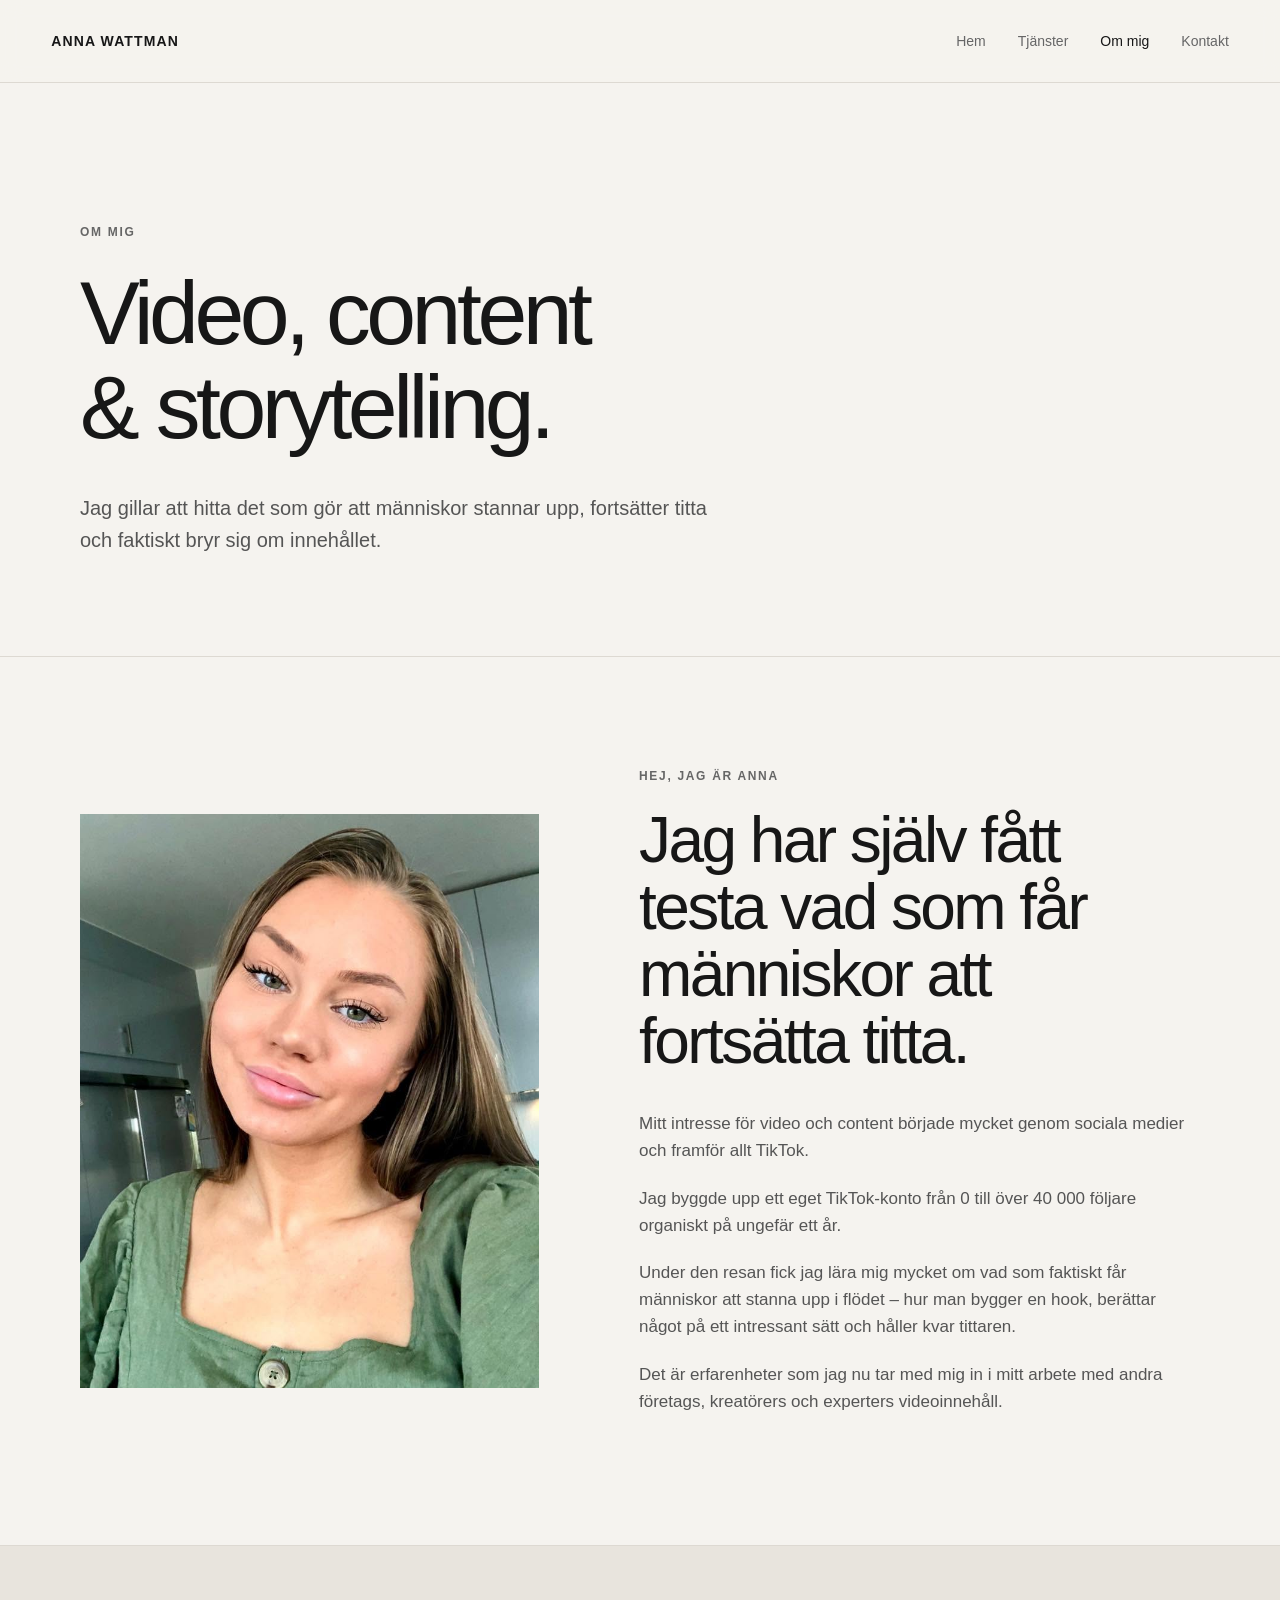
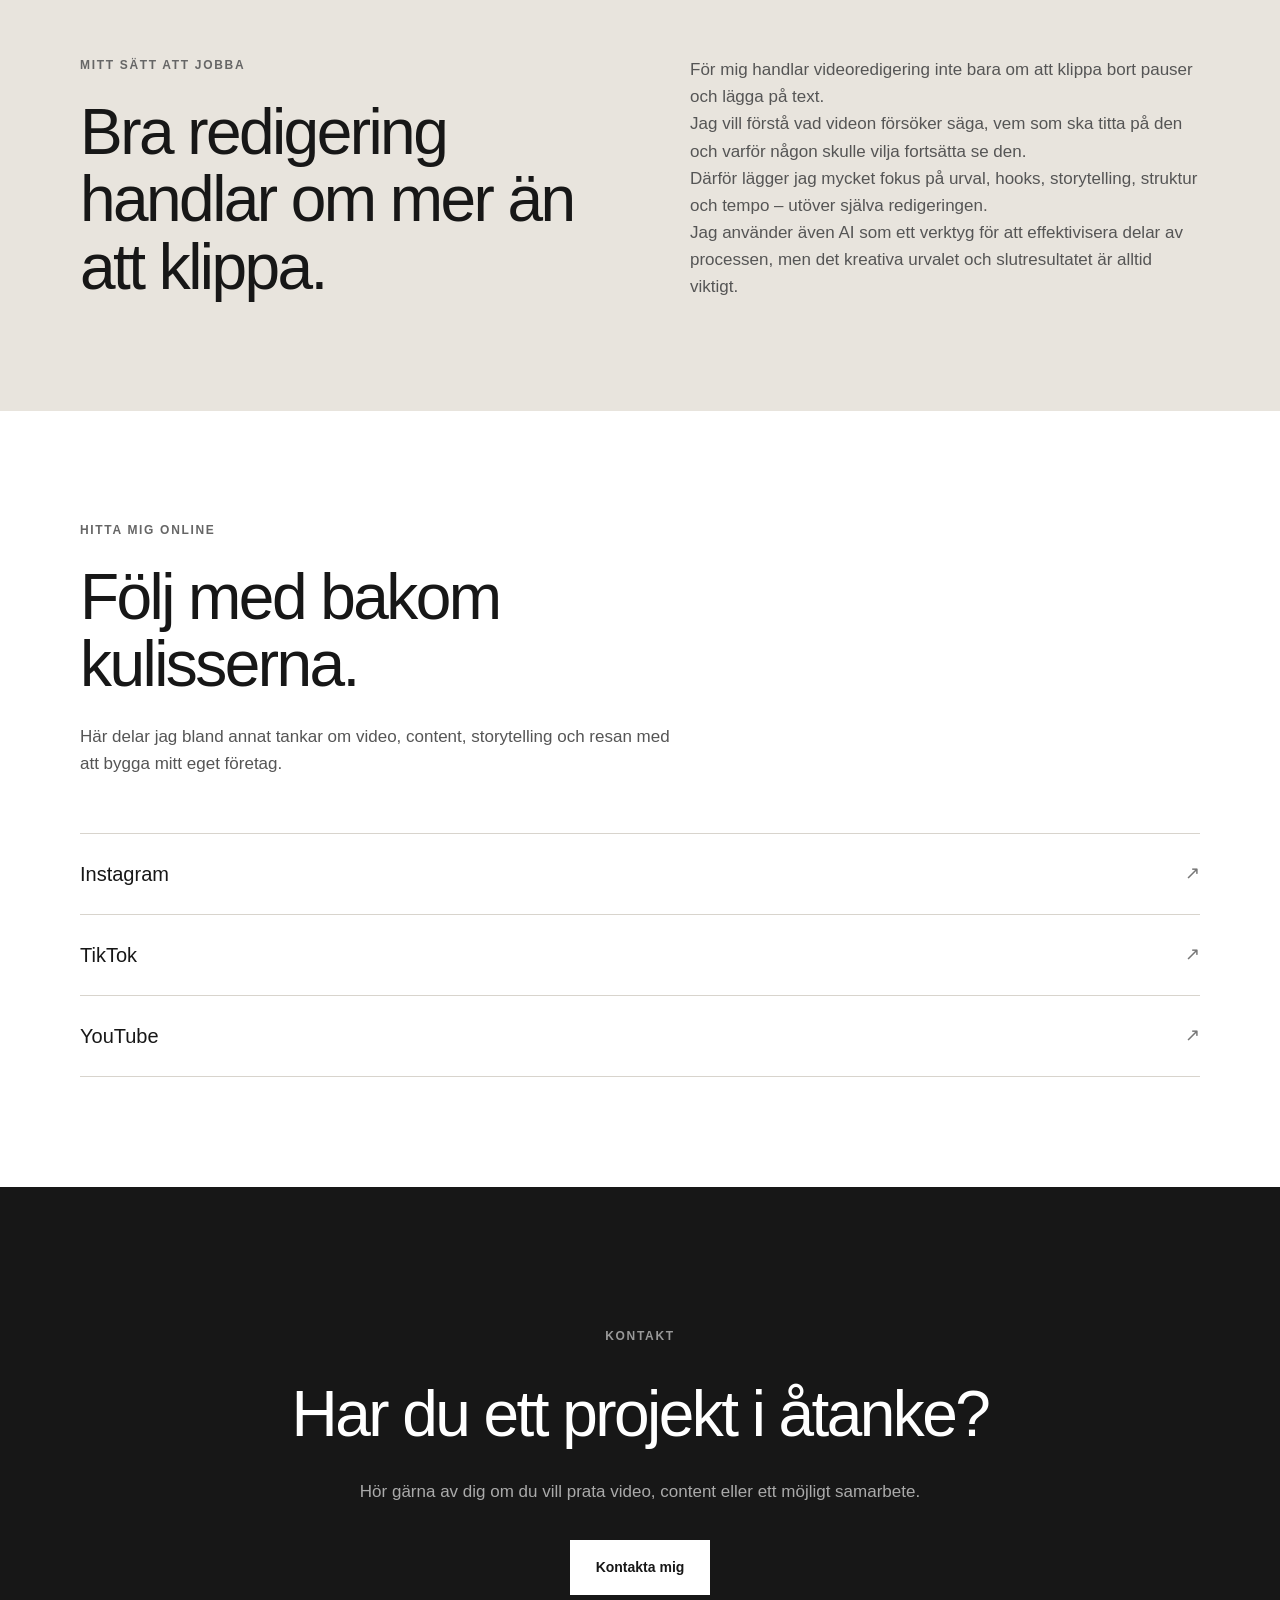
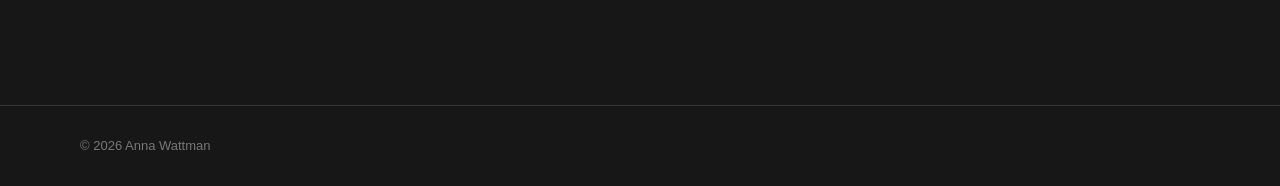
==== about.html @ cde0b6f2 "Första versionen" ====
<!DOCTYPE html>
<html lang="sv">
<head>
    <meta charset="UTF-8">
    <meta name="viewport" content="width=device-width, initial-scale=1.0">
    <title>Om mig – Anna Wattman</title>
    <link rel="stylesheet" href="style.css">
</head>

<body>

<header class="navbar">
    <div class="nav-container">

        <a href="index.html" class="logo">
            ANNA WATTMAN
        </a>

        <nav>
            <a href="index.html">Hem</a>
            <a href="tjanster.html">Tjänster</a>
            <a href="about.html" class="active">Om mig</a>
            <a href="index.html#kontakt">Kontakt</a>
        </nav>

    </div>
</header>


<main>

    <!-- HERO -->
    <section class="page-hero">
        <div class="container">

            <p class="eyebrow">OM MIG</p>

            <h1>
                Video, content<br>
                & storytelling.
            </h1>

            <p class="hero-text">
                Jag gillar att hitta det som gör att människor
                stannar upp, fortsätter titta och faktiskt bryr sig
                om innehållet.
            </p>

        </div>
    </section>


    <!-- ABOUT -->
    <section class="about-main">
        <div class="container">

            <div class="about-grid">

                <!-- IMAGE -->
                <div class="about-image">
                    <img src="anna.jpg" alt="Anna Wattman">
                </div>


                <!-- TEXT -->
                <div class="about-text">

                    <p class="eyebrow">
                        HEJ, JAG ÄR ANNA
                    </p>

                    <h2>
                        Jag har själv fått testa
                        vad som får människor
                        att fortsätta titta.
                    </h2>

                    <p>
                        Mitt intresse för video och content började
                        mycket genom sociala medier och framför allt
                        TikTok.
                    </p>

                    <p>
                        Jag byggde upp ett eget TikTok-konto från
                        0 till över 40 000 följare organiskt på
                        ungefär ett år.
                    </p>

                    <p>
                        Under den resan fick jag lära mig mycket om
                        vad som faktiskt får människor att stanna
                        upp i flödet – hur man bygger en hook,
                        berättar något på ett intressant sätt och
                        håller kvar tittaren.
                    </p>

                    <p>
                        Det är erfarenheter som jag nu tar med mig
                        in i mitt arbete med andra företags,
                        kreatörers och experters videoinnehåll.
                    </p>

                </div>

            </div>

        </div>
    </section>


    <!-- APPROACH -->
    <section class="why-section">

        <div class="container">

            <div class="two-column">

                <div>

                    <p class="eyebrow">
                        MITT SÄTT ATT JOBBA
                    </p>

                    <h2>
                        Bra redigering handlar
                        om mer än att klippa.
                    </h2>

                </div>


                <div>

                    <p>
                        För mig handlar videoredigering inte bara
                        om att klippa bort pauser och lägga på
                        text.
                    </p>

                    <p>
                        Jag vill förstå vad videon försöker säga,
                        vem som ska titta på den och varför någon
                        skulle vilja fortsätta se den.
                    </p>

                    <p>
                        Därför lägger jag mycket fokus på urval,
                        hooks, storytelling, struktur och tempo –
                        utöver själva redigeringen.
                    </p>

                    <p>
                        Jag använder även AI som ett verktyg för att
                        effektivisera delar av processen, men det
                        kreativa urvalet och slutresultatet är alltid
                        viktigt.
                    </p>

                </div>

            </div>

        </div>

    </section>


    <!-- SOCIAL MEDIA -->
    <section class="social-section">

        <div class="container">

            <p class="eyebrow">
                HITTA MIG ONLINE
            </p>

            <h2>
                Följ med bakom kulisserna.
            </h2>

            <p class="social-intro">
                Här delar jag bland annat tankar om video, content,
                storytelling och resan med att bygga mitt eget
                företag.
            </p>


            <div class="social-links">

                <!-- Instagram -->
                <a
                    href="https://instagram.com/annawattman"
                    target="_blank"
                    rel="noopener noreferrer"
                    class="social-link"
                >
                    <span>Instagram</span>
                    <span>↗</span>
                </a>


                <!-- TikTok -->
                <a
                    href="https://www.tiktok.com/@annawattman"
                    target="_blank"
                    rel="noopener noreferrer"
                    class="social-link"
                >
                    <span>TikTok</span>
                    <span>↗</span>
                </a>


                <!-- YouTube -->
                <a
                    href="https://www.youtube.com/@annawattman"
                    target="_blank"
                    rel="noopener noreferrer"
                    class="social-link"
                >
                    <span>YouTube</span>
                    <span>↗</span>
                </a>

            </div>

        </div>

    </section>


    <!-- CTA -->
    <section class="cta-section">

        <div class="container">

            <p class="eyebrow">
                KONTAKT
            </p>

            <h2>
                Har du ett projekt i åtanke?
            </h2>

            <p>
                Hör gärna av dig om du vill prata video,
                content eller ett möjligt samarbete.
            </p>

            <a
                href="mailto:annawattman@hotmail.com"
                class="button"
            >
                Kontakta mig
            </a>

        </div>

    </section>

</main>


<footer>

    <div class="container">

        <p>
            © 2026 Anna Wattman
        </p>

    </div>

</footer>


</body>
</html>
---- style.css ----
/* =========================
   RESET
========================= */

* {
    margin: 0;
    padding: 0;
    box-sizing: border-box;
}

html {
    scroll-behavior: smooth;
}

body {
    font-family: Arial, Helvetica, sans-serif;
    background: #f5f3ef;
    color: #171717;
    line-height: 1.6;
}

a {
    color: inherit;
    text-decoration: none;
}

img {
    max-width: 100%;
    display: block;
}


/* =========================
   GLOBAL
========================= */

.container {
    width: min(1120px, 90%);
    margin: 0 auto;
}

section {
    padding: 110px 0;
}

.eyebrow {
    font-size: 12px;
    font-weight: 700;
    letter-spacing: 0.14em;
    text-transform: uppercase;
    margin-bottom: 24px;
    color: #666;
}

h1,
h2,
h3 {
    line-height: 1.05;
    font-weight: 500;
}

h1 {
    font-size: clamp(52px, 7vw, 96px);
    letter-spacing: -0.05em;
}

h2 {
    font-size: clamp(38px, 5vw, 64px);
    letter-spacing: -0.04em;
}

h3 {
    font-size: 24px;
    letter-spacing: -0.02em;
}

p {
    font-size: 17px;
    color: #555;
}

.button {
    display: inline-block;
    padding: 15px 25px;
    background: #171717;
    color: #fff;
    border: 1px solid #171717;
    font-size: 14px;
    font-weight: 600;
    transition: 0.2s ease;
}

.button:hover {
    background: transparent;
    color: #171717;
}

.button-secondary {
    background: transparent;
    color: #171717;
}

.button-secondary:hover {
    background: #171717;
    color: #fff;
}

.text-link {
    display: inline-block;
    margin-top: 25px;
    font-size: 14px;
    font-weight: 700;
    border-bottom: 1px solid #171717;
    padding-bottom: 4px;
}


/* =========================
   NAVBAR
========================= */

.navbar {
    position: sticky;
    top: 0;
    z-index: 100;
    background: rgba(245, 243, 239, 0.94);
    backdrop-filter: blur(10px);
    border-bottom: 1px solid #ddd9d2;
}

.nav-container {
    width: min(1200px, 92%);
    margin: 0 auto;
    height: 82px;

    display: flex;
    align-items: center;
    justify-content: space-between;
}

.logo {
    font-size: 14px;
    font-weight: 700;
    letter-spacing: 0.08em;
}

nav {
    display: flex;
    gap: 32px;
}

nav a {
    font-size: 14px;
    color: #666;
    transition: 0.2s ease;
}

nav a:hover,
nav a.active {
    color: #171717;
}


/* =========================
   HERO
========================= */

.hero {
    min-height: 760px;
    display: flex;
    align-items: center;

    border-bottom: 1px solid #ddd9d2;
}

.hero .container {
    max-width: 1200px;
}

.hero h1 {
    max-width: 1000px;
}

.hero-text {
    max-width: 650px;
    margin-top: 38px;
    font-size: 20px;
    line-height: 1.6;
}

.hero-buttons {
    display: flex;
    gap: 12px;
    margin-top: 38px;
}


/* =========================
   INTRO
========================= */

.intro-section {
    background: #171717;
    color: #fff;
}

.intro-section p,
.intro-section .eyebrow {
    color: #bcbcbc;
}

.intro-section h2 {
    color: #fff;
}

.two-column {
    display: grid;
    grid-template-columns: 1fr 1fr;
    gap: 100px;
    align-items: start;
}

.intro-section .two-column > div:last-child {
    max-width: 560px;
}

.intro-section .text-link {
    color: #fff;
    border-color: #fff;
}


/* =========================
   SECTION LABEL
========================= */

.section-label {
    display: flex;
    align-items: center;
    gap: 15px;

    font-size: 12px;
    font-weight: 700;
    letter-spacing: 0.12em;
    margin-bottom: 70px;
}

.section-label span {
    display: flex;
    align-items: center;
    justify-content: center;

    width: 34px;
    height: 34px;

    border: 1px solid currentColor;
    border-radius: 50%;

    font-size: 11px;
}


/* =========================
   SERVICES PREVIEW
========================= */

.services-preview {
    border-bottom: 1px solid #ddd9d2;
}

.services-preview h2 {
    max-width: 700px;
    margin-bottom: 70px;
}

.service-preview-grid {
    display: grid;
    grid-template-columns: repeat(2, 1fr);
    gap: 1px;
    background: #d8d4cd;
    border: 1px solid #d8d4cd;
    margin-bottom: 50px;
}

.service-card {
    background: #f5f3ef;
    padding: 45px;
    min-height: 280px;
}

.service-card span {
    display: block;
    font-size: 12px;
    font-weight: 700;
    margin-bottom: 50px;
    color: #888;
}

.service-card h3 {
    margin-bottom: 18px;
}

.service-card p {
    max-width: 450px;
}


/* =========================
   WHY
========================= */

.why-section {
    background: #e8e4dd;
}

.why-section h2 {
    max-width: 600px;
}

.why-section .two-column > div:last-child {
    max-width: 560px;
}


/* =========================
   PROCESS
========================= */

.process-section {
    border-bottom: 1px solid #ddd9d2;
}

.process-section > .container > h2 {
    margin-bottom: 70px;
}

.process-grid {
    display: grid;
    grid-template-columns: repeat(4, 1fr);
    border-top: 1px solid #d8d4cd;
}

.process-step {
    padding: 35px 25px 35px 0;
    border-right: 1px solid #d8d4cd;
    margin-right: 25px;
}

.process-step:last-child {
    border-right: none;
}

.process-step span {
    font-size: 12px;
    font-weight: 700;
    color: #888;
}

.process-step h3 {
    margin: 35px 0 15px;
    font-size: 21px;
}

.process-step p {
    font-size: 15px;
}


/* =========================
   ABOUT PREVIEW
========================= */

.about-preview {
    background: #fff;
}

.about-preview h2 {
    max-width: 650px;
}

.about-preview .two-column > div:last-child {
    max-width: 550px;
}


/* =========================
   CTA
========================= */

.cta-section {
    background: #171717;
    color: #fff;
    text-align: center;
}

.cta-section .container {
    max-width: 850px;
}

.cta-section .eyebrow {
    color: #999;
}

.cta-section h2 {
    color: #fff;
    max-width: 850px;
    margin: 0 auto;
}

.cta-section p {
    color: #aaa;
    max-width: 600px;
    margin: 30px auto 35px;
}

.cta-section .button {
    background: #fff;
    color: #171717;
    border-color: #fff;
}

.cta-section .button:hover {
    background: transparent;
    color: #fff;
}


/* =========================
   SERVICES PAGE
========================= */

.page-hero {
    padding: 140px 0 100px;
    border-bottom: 1px solid #ddd9d2;
}

.page-hero h1 {
    max-width: 950px;
}

.page-hero .hero-text {
    max-width: 650px;
}

.services-section {
    padding-top: 0;
}

.service {
    display: grid;
    grid-template-columns: 120px 1fr;
    gap: 70px;
    padding: 100px 0;
    border-bottom: 1px solid #d8d4cd;
}

.service-number {
    font-size: 14px;
    font-weight: 700;
    color: #888;
}

.service-content {
    max-width: 800px;
}

.service-content h2 {
    margin-bottom: 30px;
}

.service-content p {
    margin-bottom: 20px;
}

.service-intro {
    font-size: 22px;
    color: #171717 !important;
    line-height: 1.4;
    max-width: 700px;
}

.service-list {
    list-style: none;
    margin: 35px 0;
    border-top: 1px solid #d8d4cd;
}

.service-list li {
    padding: 14px 0;
    border-bottom: 1px solid #d8d4cd;
    font-size: 15px;
}

.service-list li::before {
    content: "—";
    margin-right: 12px;
    color: #888;
}

.service-example,
.service-note {
    font-size: 15px !important;
    color: #666 !important;
}


/* =========================
   FOOTER
========================= */

footer {
    padding: 30px 0;
    background: #171717;
    border-top: 1px solid #333;
}

footer p {
    color: #777;
    font-size: 13px;
}


/* =========================
   MOBILE
========================= */

@media (max-width: 800px) {

    section {
        padding: 75px 0;
    }

    .nav-container {
        height: 70px;
    }

    nav {
        gap: 15px;
    }

    nav a {
        font-size: 12px;
    }

    .hero {
        min-height: 650px;
    }

    .hero-text {
        font-size: 17px;
    }

    .hero-buttons {
        flex-direction: column;
        align-items: flex-start;
    }

    .two-column {
        grid-template-columns: 1fr;
        gap: 45px;
    }

    .service-preview-grid {
        grid-template-columns: 1fr;
    }

    .service-card {
        min-height: auto;
        padding: 35px;
    }

    .process-grid {
        grid-template-columns: 1fr;
    }

    .process-step {
        border-right: none;
        border-bottom: 1px solid #d8d4cd;
        margin-right: 0;
        padding: 30px 0;
    }

    .process-step:last-child {
        border-bottom: none;
    }

    .service {
        grid-template-columns: 1fr;
        gap: 20px;
        padding: 70px 0;
    }

    .page-hero {
        padding: 90px 0 70px;
    }

    .service-content h2 {
        font-size: 42px;
    }
}

@media (max-width: 550px) {

    nav {
        gap: 10px;
    }

    nav a {
        font-size: 11px;
    }

    .logo {
        font-size: 12px;
    }

    h1 {
        font-size: 50px;
    }

    h2 {
        font-size: 40px;
    }

    .container {
        width: 88%;
    }
}

/* =========================
   ABOUT PAGE
========================= */

.about-main {
    border-bottom: 1px solid #ddd9d2;
}

.about-grid {
    display: grid;
    grid-template-columns: 0.9fr 1.1fr;
    gap: 100px;
    align-items: center;
}

.about-image {
    width: 100%;
    aspect-ratio: 4 / 5;
    overflow: hidden;
    background: #e8e4dd;
}

.about-image img {
    width: 100%;
    height: 100%;
    object-fit: cover;
}

.about-text {
    max-width: 600px;
}

.about-text h2 {
    margin-bottom: 35px;
}

.about-text p {
    margin-bottom: 20px;
}


/* =========================
   SOCIAL MEDIA
========================= */

.social-section {
    background: #fff;
}

.social-section h2 {
    max-width: 700px;
    margin-bottom: 25px;
}

.social-intro {
    max-width: 600px;
    margin-bottom: 55px;
}

.social-links {
    border-top: 1px solid #d8d4cd;
}

.social-link {
    display: flex;
    justify-content: space-between;
    align-items: center;

    padding: 24px 0;

    border-bottom: 1px solid #d8d4cd;

    font-size: 20px;
    font-weight: 500;

    transition: 0.2s ease;
}

.social-link:hover {
    padding-left: 10px;
}

.social-link span:last-child {
    font-size: 18px;
    color: #777;
}


/* =========================
   ABOUT MOBILE
========================= */

@media (max-width: 800px) {

    .about-grid {
        grid-template-columns: 1fr;
        gap: 50px;
    }

    .about-image {
        max-width: 500px;
    }

    .social-link {
        font-size: 18px;
    }
}
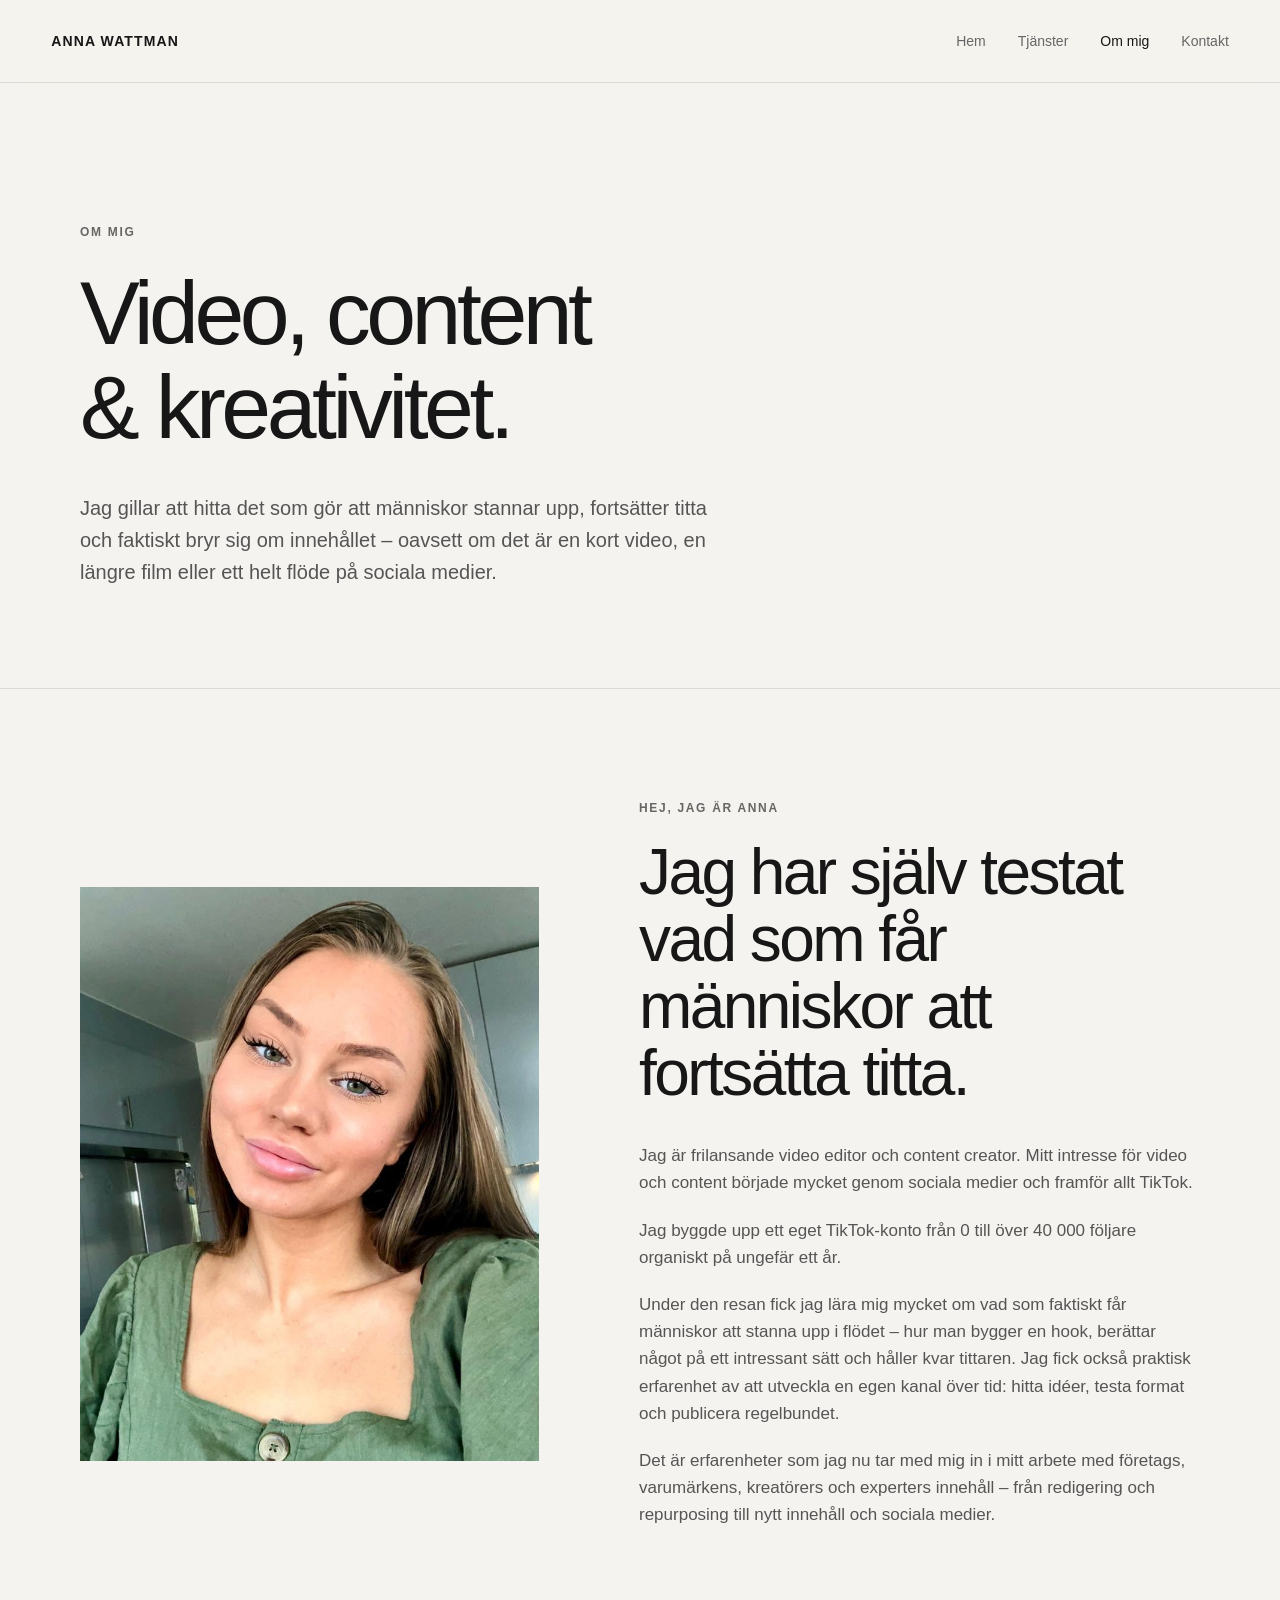
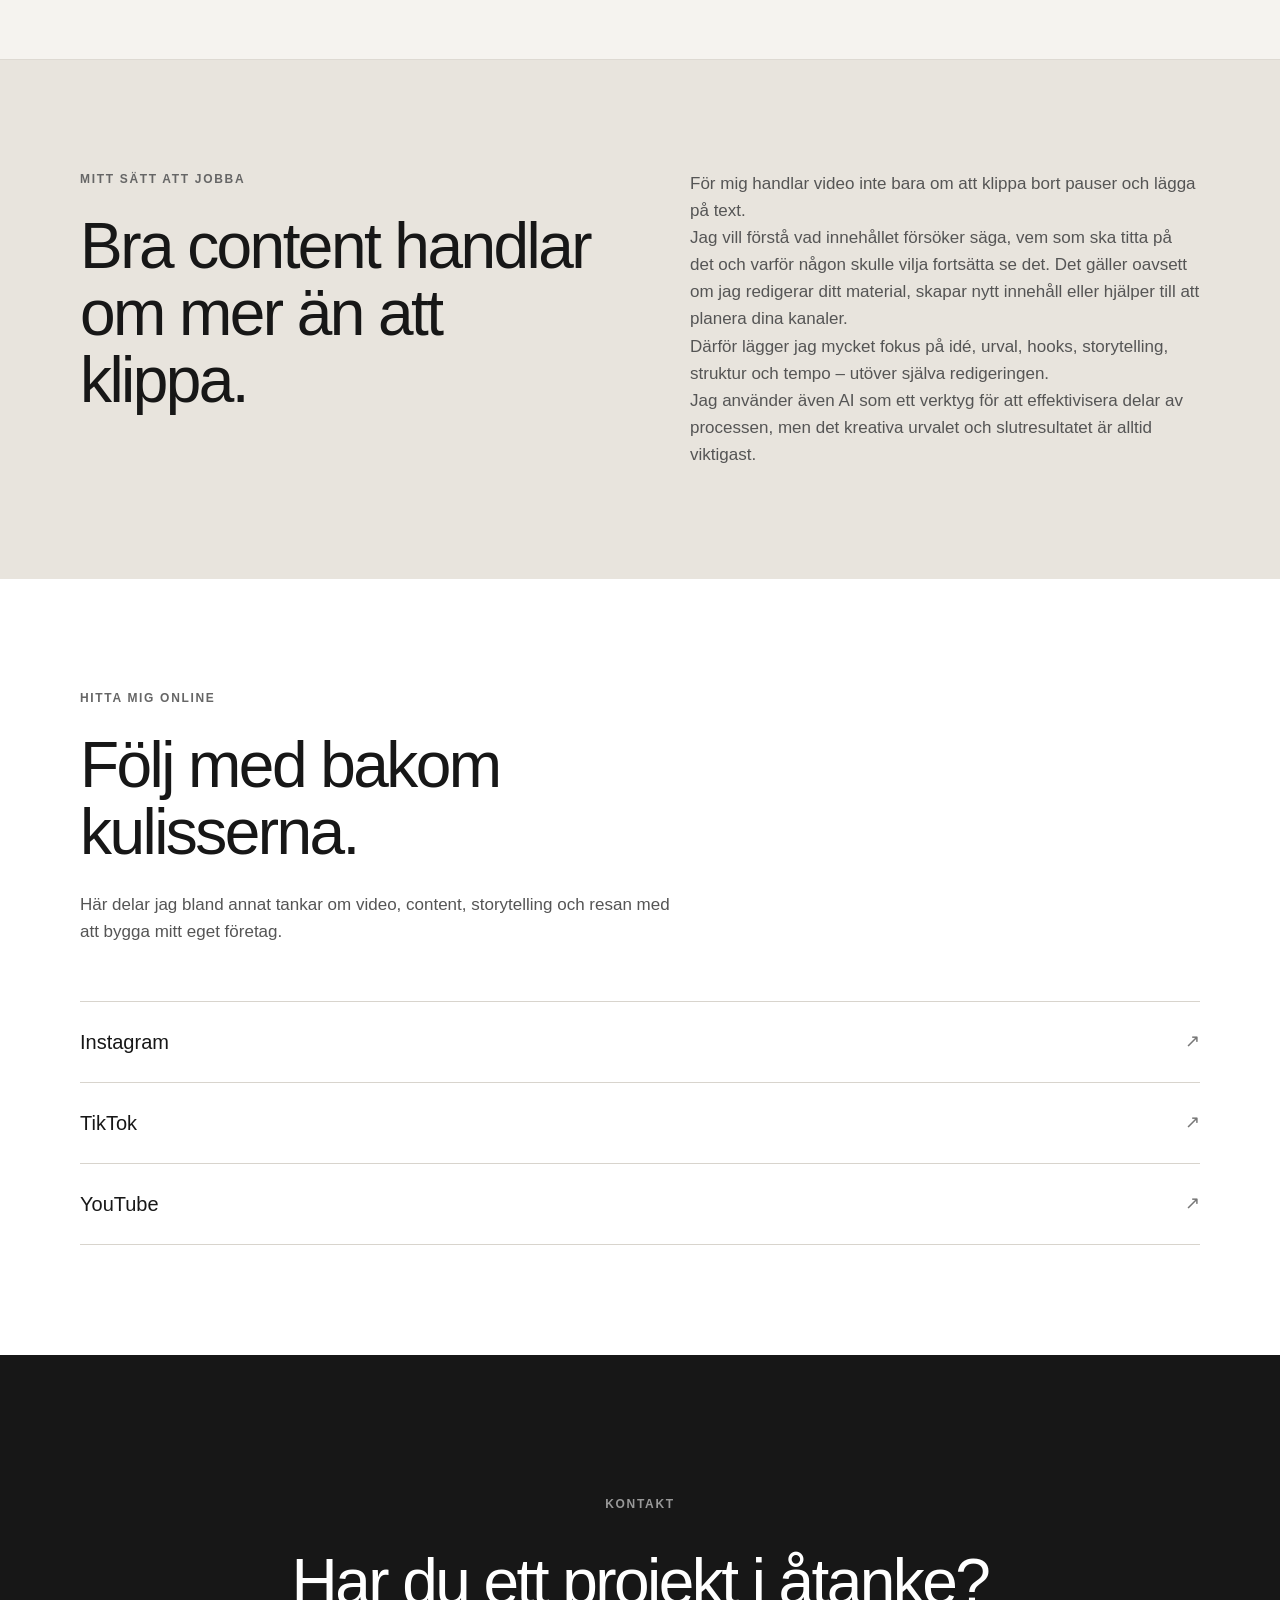
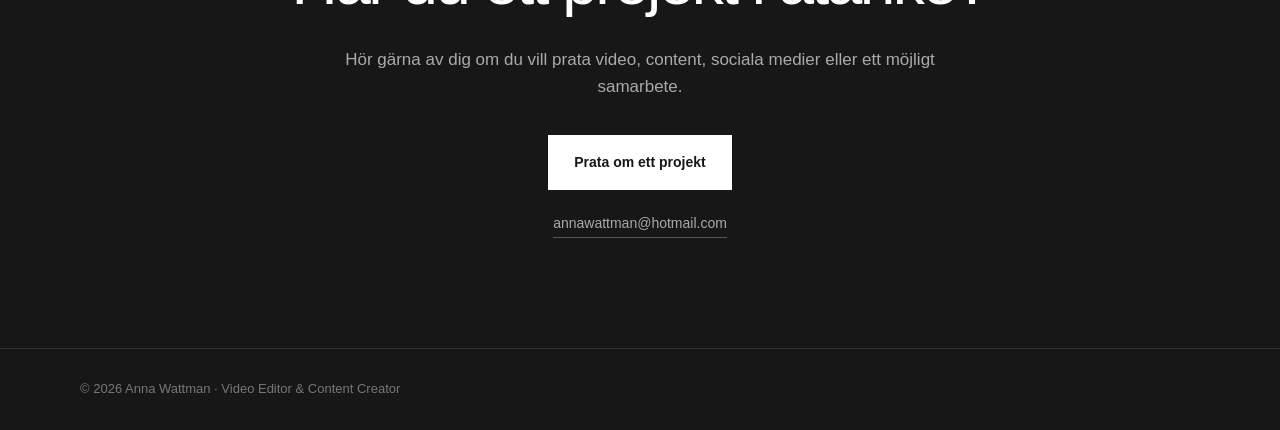
==== commit 30c68e8d: "Uppdatera hemsida med bredare tjänsteutbud" ====
--- a/about.html
+++ b/about.html
@@ -3,7 +3,13 @@
 <head>
     <meta charset="UTF-8">
     <meta name="viewport" content="width=device-width, initial-scale=1.0">
-    <title>Om mig – Anna Wattman</title>
+    <title>Om Anna Wattman | Video Editor & Content Creator</title>
+    <meta name="description" content="Lär känna Anna Wattman, frilansande video editor och content creator med ett stort intresse för video, kreativitet och sociala medier. Har byggt ett eget TikTok-konto från 0 till över 40 000 följare organiskt.">
+    <meta name="robots" content="index, follow">
+    <meta property="og:title" content="Om Anna Wattman | Video Editor & Content Creator">
+    <meta property="og:description" content="Video, content och sociala medier – läs mer om Anna, hennes bakgrund och hennes sätt att jobba.">
+    <meta property="og:type" content="website">
+    <meta property="og:locale" content="sv_SE">
     <link rel="stylesheet" href="style.css">
 </head>
 
@@ -37,13 +43,14 @@
 
             <h1>
                 Video, content<br>
-                & storytelling.
+                & kreativitet.
             </h1>
 
             <p class="hero-text">
                 Jag gillar att hitta det som gör att människor
                 stannar upp, fortsätter titta och faktiskt bryr sig
-                om innehållet.
+                om innehållet – oavsett om det är en kort video,
+                en längre film eller ett helt flöde på sociala medier.
             </p>
 
         </div>
@@ -58,7 +65,7 @@
 
                 <!-- IMAGE -->
                 <div class="about-image">
-                    <img src="anna.jpg" alt="Anna Wattman">
+                    <img src="anna.jpg" alt="Anna Wattman – video editor och content creator">
                 </div>
 
 
@@ -70,15 +77,16 @@
                     </p>
 
                     <h2>
-                        Jag har själv fått testa
+                        Jag har själv testat
                         vad som får människor
                         att fortsätta titta.
                     </h2>
 
                     <p>
-                        Mitt intresse för video och content började
-                        mycket genom sociala medier och framför allt
-                        TikTok.
+                        Jag är frilansande video editor och content
+                        creator. Mitt intresse för video och content
+                        började mycket genom sociala medier och
+                        framför allt TikTok.
                     </p>
 
                     <p>
@@ -92,13 +100,18 @@
                         vad som faktiskt får människor att stanna
                         upp i flödet – hur man bygger en hook,
                         berättar något på ett intressant sätt och
-                        håller kvar tittaren.
+                        håller kvar tittaren. Jag fick också
+                        praktisk erfarenhet av att utveckla en egen
+                        kanal över tid: hitta idéer, testa format
+                        och publicera regelbundet.
                     </p>
 
                     <p>
                         Det är erfarenheter som jag nu tar med mig
-                        in i mitt arbete med andra företags,
-                        kreatörers och experters videoinnehåll.
+                        in i mitt arbete med företags, varumärkens,
+                        kreatörers och experters innehåll – från
+                        redigering och repurposing till nytt
+                        innehåll och sociala medier.
                     </p>
 
                 </div>
@@ -123,7 +136,7 @@
                     </p>
 
                     <h2>
-                        Bra redigering handlar
+                        Bra content handlar
                         om mer än att klippa.
                     </h2>
 
@@ -133,28 +146,30 @@
                 <div>
 
                     <p>
-                        För mig handlar videoredigering inte bara
-                        om att klippa bort pauser och lägga på
-                        text.
-                    </p>
-
-                    <p>
-                        Jag vill förstå vad videon försöker säga,
-                        vem som ska titta på den och varför någon
-                        skulle vilja fortsätta se den.
-                    </p>
-
-                    <p>
-                        Därför lägger jag mycket fokus på urval,
-                        hooks, storytelling, struktur och tempo –
-                        utöver själva redigeringen.
+                        För mig handlar video inte bara om att
+                        klippa bort pauser och lägga på text.
+                    </p>
+
+                    <p>
+                        Jag vill förstå vad innehållet försöker
+                        säga, vem som ska titta på det och varför
+                        någon skulle vilja fortsätta se det. Det
+                        gäller oavsett om jag redigerar ditt
+                        material, skapar nytt innehåll eller
+                        hjälper till att planera dina kanaler.
+                    </p>
+
+                    <p>
+                        Därför lägger jag mycket fokus på idé,
+                        urval, hooks, storytelling, struktur och
+                        tempo – utöver själva redigeringen.
                     </p>
 
                     <p>
                         Jag använder även AI som ett verktyg för att
                         effektivisera delar av processen, men det
                         kreativa urvalet och slutresultatet är alltid
-                        viktigt.
+                        viktigast.
                     </p>
 
                 </div>
@@ -231,7 +246,7 @@
 
 
     <!-- CTA -->
-    <section class="cta-section">
+    <section class="cta-section" id="kontakt">
 
         <div class="container">
 
@@ -245,15 +260,19 @@
 
             <p>
                 Hör gärna av dig om du vill prata video,
-                content eller ett möjligt samarbete.
-            </p>
-
-            <a
-                href="mailto:annawattman@hotmail.com"
-                class="button"
-            >
-                Kontakta mig
-            </a>
+                content, sociala medier eller ett möjligt
+                samarbete.
+            </p>
+
+            <div class="cta-buttons">
+                <a href="mailto:annawattman@hotmail.com" class="button">
+                    Prata om ett projekt
+                </a>
+
+                <a href="mailto:annawattman@hotmail.com" class="cta-email">
+                    annawattman@hotmail.com
+                </a>
+            </div>
 
         </div>
 
@@ -267,7 +286,7 @@
     <div class="container">
 
         <p>
-            © 2026 Anna Wattman
+            © 2026 Anna Wattman · Video Editor & Content Creator
         </p>
 
     </div>
@@ -276,4 +295,4 @@
 
 
 </body>
-</html>+</html>
--- a/style.css
+++ b/style.css
@@ -505,6 +505,186 @@
 
 
 /* =========================
+   SERVICE CARD NOTE
+========================= */
+
+.service-card-note {
+    background: #171717;
+    color: #fff;
+}
+
+.service-card-note span {
+    color: #999;
+    letter-spacing: 0.12em;
+}
+
+.service-card-note h3 {
+    color: #fff;
+}
+
+.service-card-note p {
+    color: #bcbcbc;
+}
+
+.service-card-note .text-link {
+    color: #fff;
+    border-color: #fff;
+    margin-top: 20px;
+}
+
+
+/* =========================
+   TWO PATHS
+========================= */
+
+.why-section > .container > h2 {
+    max-width: 700px;
+    margin-bottom: 70px;
+}
+
+.paths-grid {
+    display: grid;
+    grid-template-columns: 1fr 1fr;
+    gap: 1px;
+    background: #d1ccc4;
+    border: 1px solid #d1ccc4;
+}
+
+.path {
+    background: #e8e4dd;
+    padding: 45px;
+}
+
+.path-label {
+    font-size: 12px;
+    font-weight: 700;
+    letter-spacing: 0.12em;
+    text-transform: uppercase;
+    color: #777;
+    margin-bottom: 35px;
+}
+
+.path h3 {
+    margin-bottom: 18px;
+}
+
+.path p {
+    max-width: 500px;
+}
+
+.path ul {
+    list-style: none;
+    margin-top: 28px;
+    border-top: 1px solid #d1ccc4;
+}
+
+.path li {
+    padding: 12px 0;
+    border-bottom: 1px solid #d1ccc4;
+    font-size: 15px;
+    color: #444;
+}
+
+.path li::before {
+    content: "—";
+    margin-right: 12px;
+    color: #888;
+}
+
+
+/* =========================
+   COLLAB (SERVICES PAGE)
+========================= */
+
+.collab-grid {
+    display: grid;
+    grid-template-columns: 1fr 1fr;
+    gap: 60px;
+    max-width: 900px;
+    margin-top: 70px;
+    padding-top: 40px;
+    border-top: 1px solid #d8d4cd;
+}
+
+.collab h3 {
+    font-size: 20px;
+    margin-bottom: 12px;
+}
+
+.collab p {
+    font-size: 15px;
+}
+
+
+/* =========================
+   SERVICE META (SERVICES PAGE)
+========================= */
+
+.service-meta {
+    display: grid;
+    grid-template-columns: 1fr 1fr;
+    gap: 50px;
+    margin-top: 10px;
+}
+
+.service-meta h4 {
+    font-size: 12px;
+    font-weight: 700;
+    letter-spacing: 0.12em;
+    text-transform: uppercase;
+    color: #666;
+    margin-bottom: 14px;
+}
+
+.service-meta p {
+    font-size: 15px;
+    color: #666;
+    margin-bottom: 0;
+}
+
+.service-meta ul {
+    list-style: none;
+}
+
+.service-meta li {
+    font-size: 15px;
+    color: #666;
+    padding: 6px 0;
+}
+
+.service-meta li::before {
+    content: "—";
+    margin-right: 10px;
+    color: #999;
+}
+
+
+/* =========================
+   CTA BUTTONS
+========================= */
+
+.cta-buttons {
+    display: flex;
+    flex-direction: column;
+    align-items: center;
+    gap: 22px;
+}
+
+.cta-email {
+    font-size: 14px;
+    color: #aaa;
+    border-bottom: 1px solid #555;
+    padding-bottom: 3px;
+    transition: 0.2s ease;
+}
+
+.cta-email:hover {
+    color: #fff;
+    border-color: #fff;
+}
+
+
+/* =========================
    FOOTER
 ========================= */
 
@@ -597,6 +777,29 @@
     .service-content h2 {
         font-size: 42px;
     }
+
+    .why-section > .container > h2 {
+        margin-bottom: 45px;
+    }
+
+    .paths-grid {
+        grid-template-columns: 1fr;
+    }
+
+    .path {
+        padding: 35px;
+    }
+
+    .collab-grid {
+        grid-template-columns: 1fr;
+        gap: 35px;
+        margin-top: 50px;
+    }
+
+    .service-meta {
+        grid-template-columns: 1fr;
+        gap: 30px;
+    }
 }
 
 @media (max-width: 550px) {
@@ -623,6 +826,11 @@
 
     .container {
         width: 88%;
+    }
+
+    .service-card,
+    .path {
+        padding: 28px 22px;
     }
 }
 
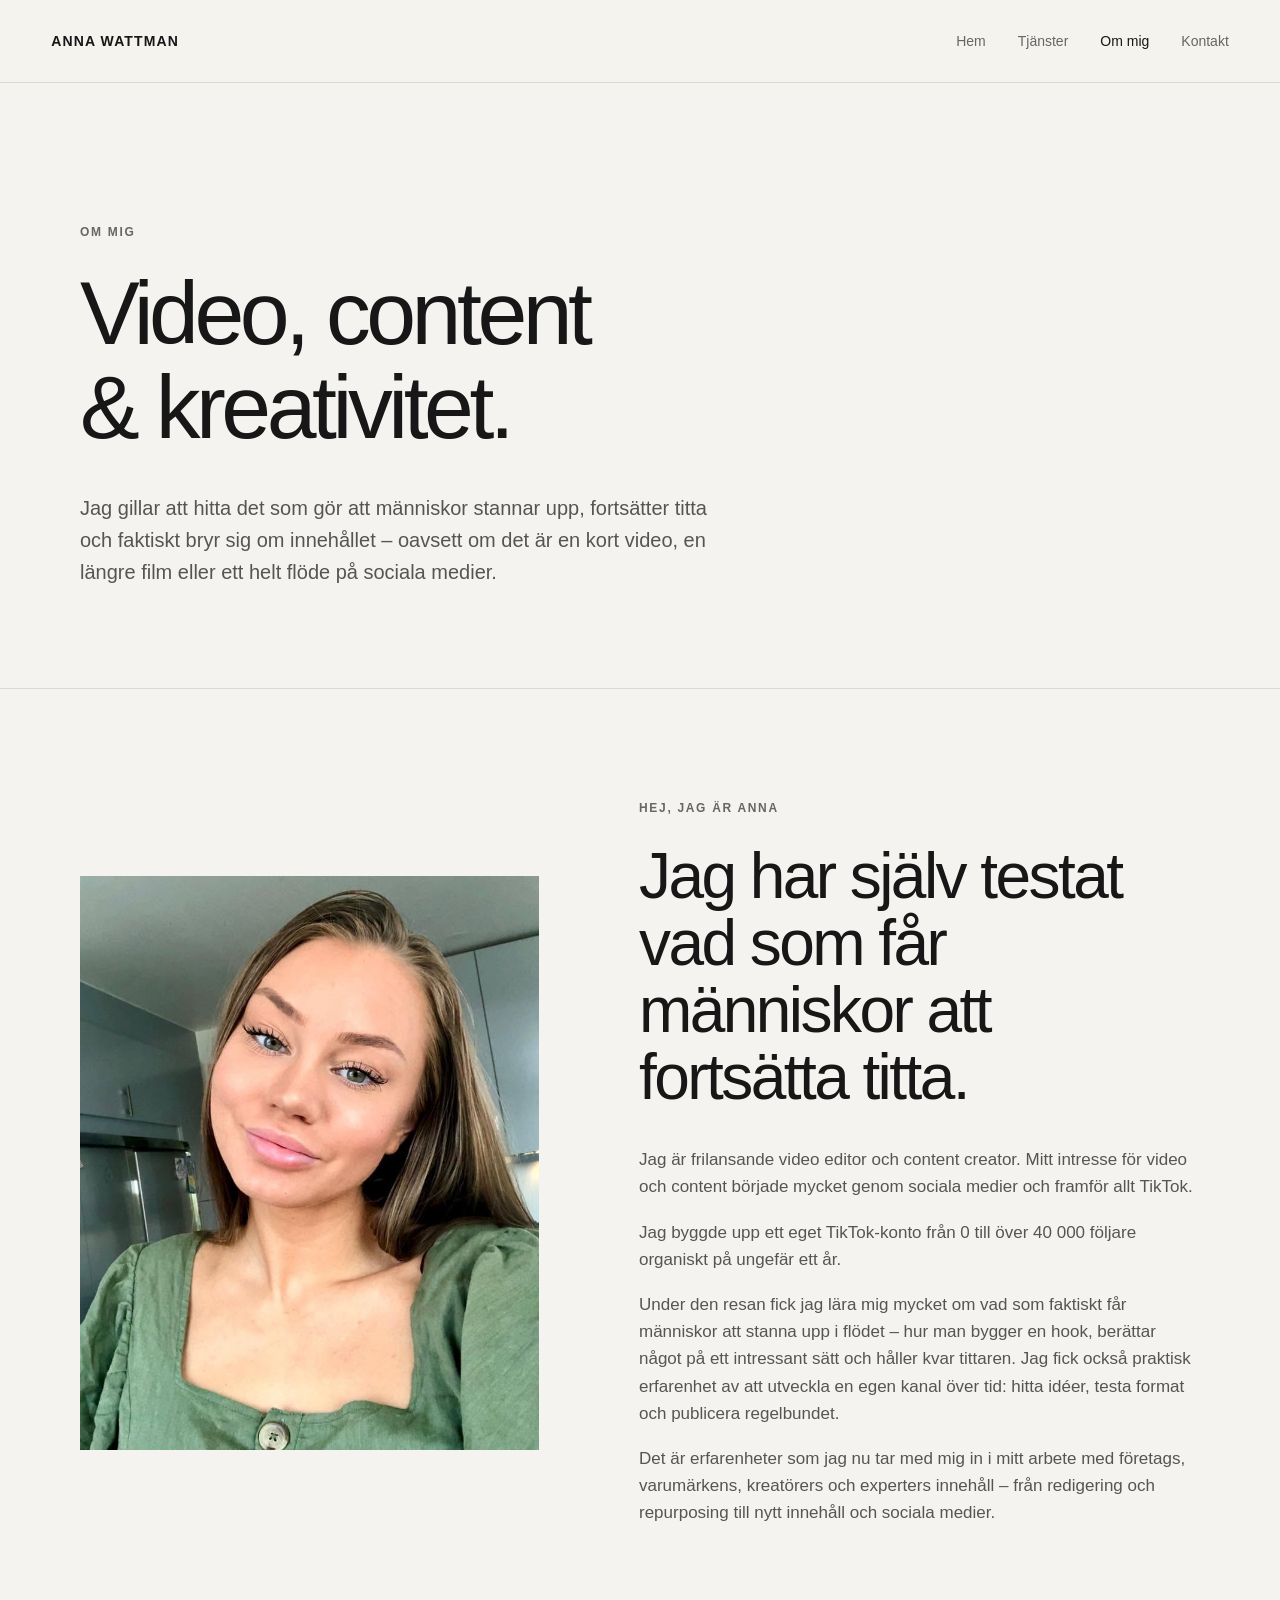
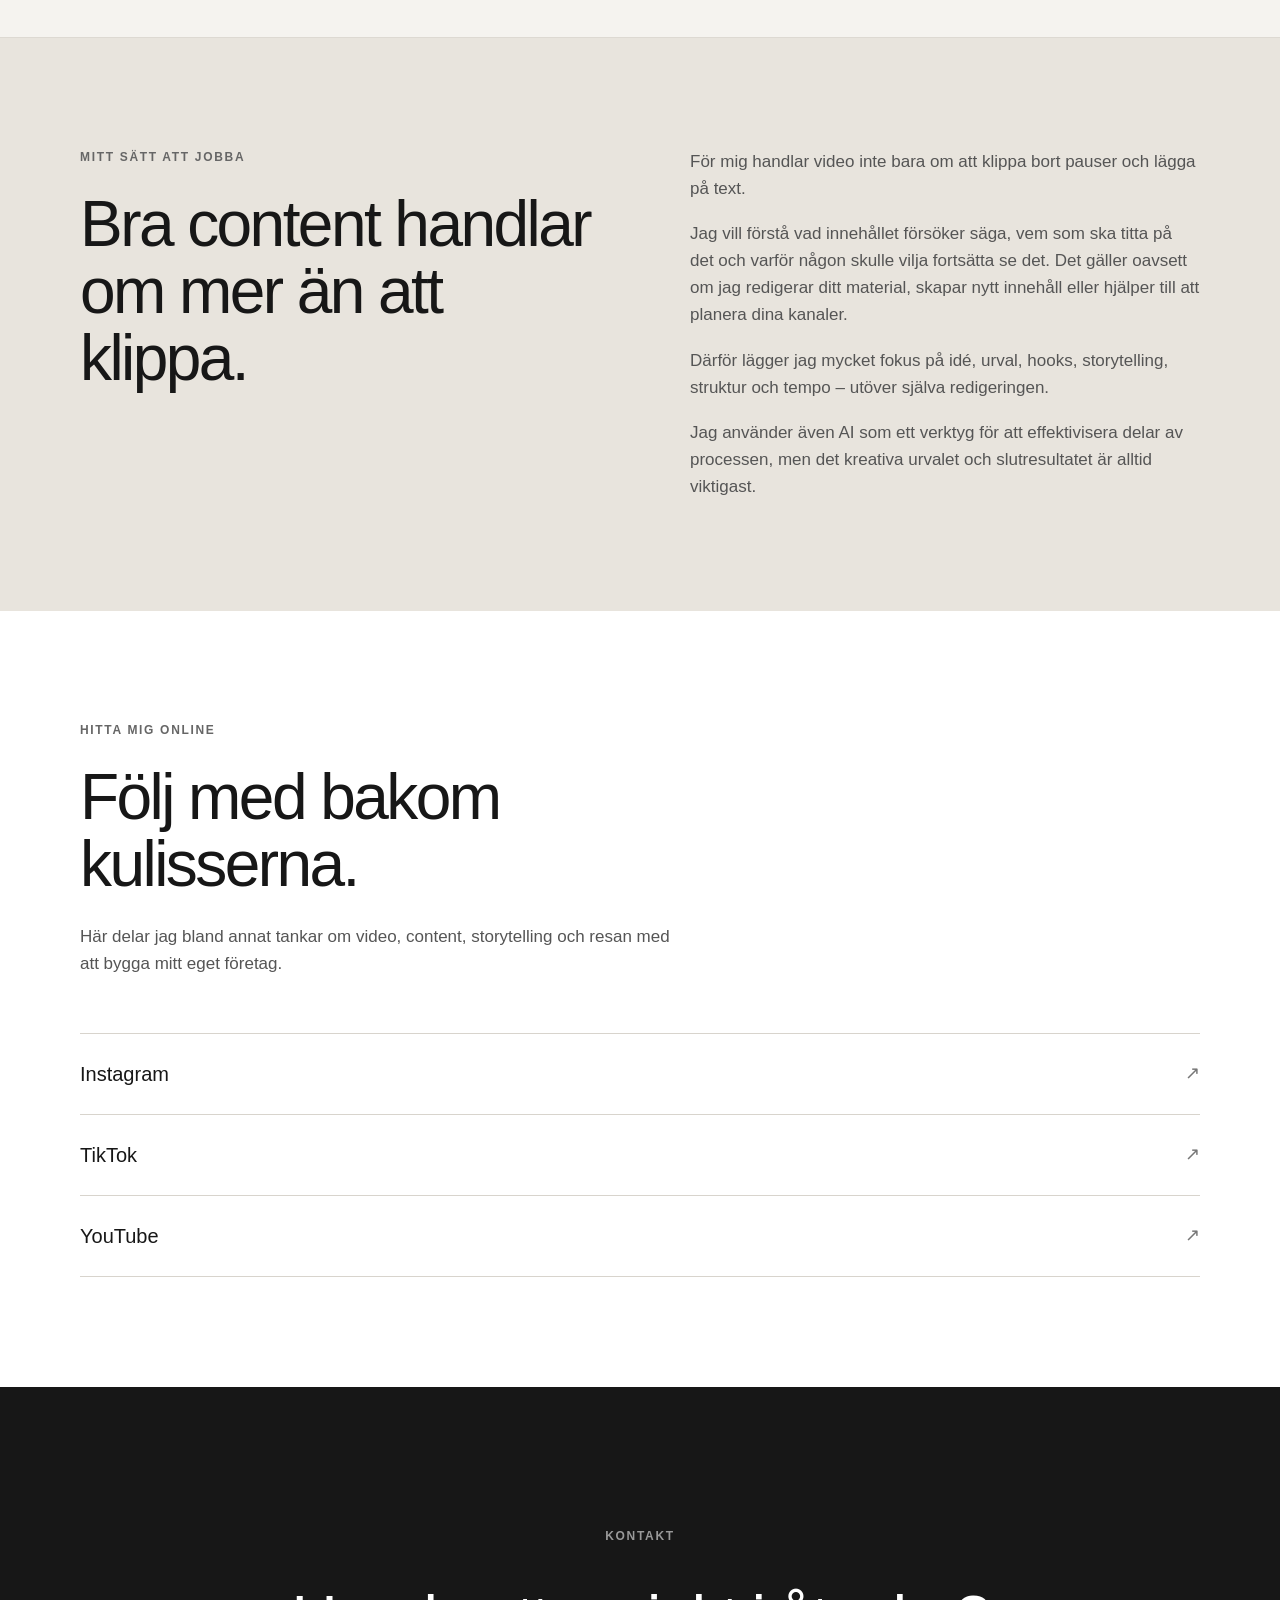
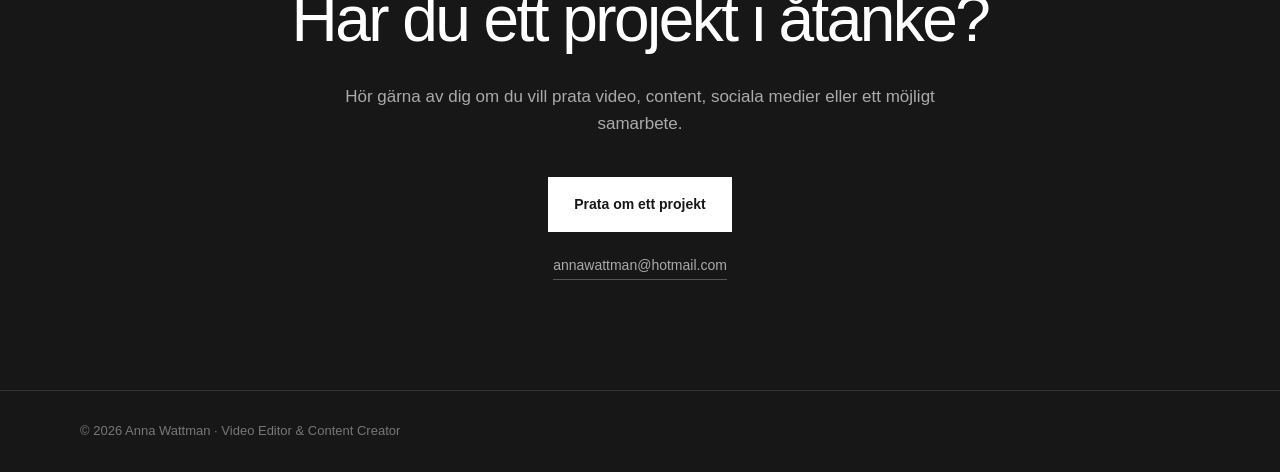
==== commit f7d2597e: "design changes" ====
--- a/about.html
+++ b/about.html
@@ -10,7 +10,7 @@
     <meta property="og:description" content="Video, content och sociala medier – läs mer om Anna, hennes bakgrund och hennes sätt att jobba.">
     <meta property="og:type" content="website">
     <meta property="og:locale" content="sv_SE">
-    <link rel="stylesheet" href="style.css">
+    <link rel="stylesheet" href="style.css?v=2">
 </head>
 
 <body>
--- a/style.css
+++ b/style.css
@@ -1,6 +1,40 @@
+/* =========================================================
+   ANNA WATTMAN – style.css
+
+   Innehåll
+   1. Variabler & reset
+   2. Globala element (typografi, knappar, länkar)
+   3. Navbar
+   4. Startsida: hero, intro, tjänster, två spår, om mig
+   5. Tjänstesida: sidhero, samarbetsformer, tjänster, process
+   6. Om mig-sida: bild/text, sociala länkar
+   7. Kontakt (CTA) & footer
+   8. Responsivt
+========================================================= */
+
+
 /* =========================
-   RESET
+   1. VARIABLER & RESET
 ========================= */
+
+:root {
+    --bg: #f5f3ef;          /* sidbakgrund */
+    --bg-soft: #e8e4dd;     /* ljusbeige sektioner */
+    --bg-white: #fff;
+    --ink: #171717;         /* mörk text och mörka sektioner */
+    --text: #555;           /* brödtext */
+    --muted: #666;          /* dämpad text */
+    --faint: #888;          /* siffror och småtext */
+    --line: #ddd9d2;        /* sektionslinjer */
+    --line-strong: #d8d4cd; /* rutnät och listor */
+    --line-soft: #d1ccc4;   /* linjer på beige bakgrund */
+
+    --on-dark-text: #bcbcbc;
+    --on-dark-muted: #999;
+
+    --section-y: 110px;
+    --card-pad: 45px;
+}
 
 * {
     margin: 0;
@@ -14,9 +48,10 @@
 
 body {
     font-family: Arial, Helvetica, sans-serif;
-    background: #f5f3ef;
-    color: #171717;
+    background: var(--bg);
+    color: var(--ink);
     line-height: 1.6;
+    -webkit-font-smoothing: antialiased;
 }
 
 a {
@@ -29,9 +64,13 @@
     display: block;
 }
 
+ul {
+    list-style: none;
+}
+
 
 /* =========================
-   GLOBAL
+   2. GLOBALA ELEMENT
 ========================= */
 
 .container {
@@ -40,51 +79,62 @@
 }
 
 section {
-    padding: 110px 0;
-}
-
+    padding: var(--section-y) 0;
+}
+
+h1,
+h2,
+h3 {
+    line-height: 1.05;
+    font-weight: 500;
+}
+
+h1 {
+    font-size: clamp(52px, 7vw, 96px);
+    letter-spacing: -0.05em;
+}
+
+h2 {
+    font-size: clamp(38px, 5vw, 64px);
+    letter-spacing: -0.04em;
+}
+
+h3 {
+    font-size: 24px;
+    letter-spacing: -0.02em;
+}
+
+p {
+    font-size: 17px;
+    color: var(--text);
+}
+
+/* Mellanrum mellan stycken i löpande textblock */
+p + p {
+    margin-top: 18px;
+}
+
+.nobr {
+    white-space: nowrap;
+}
+
+/* Etiketter i versaler */
 .eyebrow {
     font-size: 12px;
     font-weight: 700;
     letter-spacing: 0.14em;
     text-transform: uppercase;
     margin-bottom: 24px;
-    color: #666;
-}
-
-h1,
-h2,
-h3 {
-    line-height: 1.05;
-    font-weight: 500;
-}
-
-h1 {
-    font-size: clamp(52px, 7vw, 96px);
-    letter-spacing: -0.05em;
-}
-
-h2 {
-    font-size: clamp(38px, 5vw, 64px);
-    letter-spacing: -0.04em;
-}
-
-h3 {
-    font-size: 24px;
-    letter-spacing: -0.02em;
-}
-
-p {
-    font-size: 17px;
-    color: #555;
-}
-
+    color: var(--muted);
+}
+
+/* Knappar */
 .button {
     display: inline-block;
     padding: 15px 25px;
-    background: #171717;
-    color: #fff;
-    border: 1px solid #171717;
+    background: var(--ink);
+    color: #fff;
+    border: 1px solid var(--ink);
     font-size: 14px;
     font-weight: 600;
     transition: 0.2s ease;
@@ -92,31 +142,54 @@
 
 .button:hover {
     background: transparent;
-    color: #171717;
+    color: var(--ink);
 }
 
 .button-secondary {
     background: transparent;
-    color: #171717;
+    color: var(--ink);
 }
 
 .button-secondary:hover {
-    background: #171717;
-    color: #fff;
-}
-
+    background: var(--ink);
+    color: #fff;
+}
+
+/* Textlänk med understreck */
 .text-link {
     display: inline-block;
     margin-top: 25px;
     font-size: 14px;
     font-weight: 700;
-    border-bottom: 1px solid #171717;
+    border-bottom: 1px solid var(--ink);
     padding-bottom: 4px;
 }
 
+/* Tvåspaltigt textblock (rubrik vänster, text höger) */
+.two-column {
+    display: grid;
+    grid-template-columns: 1fr 1fr;
+    gap: 100px;
+    align-items: start;
+}
+
+/* Lista med tankstreck och hängande indrag */
+.dash-list li {
+    position: relative;
+    padding-left: 28px;
+    font-size: 15px;
+}
+
+.dash-list li::before {
+    content: "—";
+    position: absolute;
+    left: 0;
+    color: var(--faint);
+}
+
 
 /* =========================
-   NAVBAR
+   3. NAVBAR
 ========================= */
 
 .navbar {
@@ -125,14 +198,13 @@
     z-index: 100;
     background: rgba(245, 243, 239, 0.94);
     backdrop-filter: blur(10px);
-    border-bottom: 1px solid #ddd9d2;
+    border-bottom: 1px solid var(--line);
 }
 
 .nav-container {
     width: min(1200px, 92%);
     margin: 0 auto;
     height: 82px;
-
     display: flex;
     align-items: center;
     justify-content: space-between;
@@ -151,26 +223,26 @@
 
 nav a {
     font-size: 14px;
-    color: #666;
+    color: var(--muted);
     transition: 0.2s ease;
 }
 
 nav a:hover,
 nav a.active {
-    color: #171717;
+    color: var(--ink);
 }
 
 
 /* =========================
-   HERO
+   4. STARTSIDA
 ========================= */
 
+/* Hero */
 .hero {
     min-height: 760px;
     display: flex;
     align-items: center;
-
-    border-bottom: 1px solid #ddd9d2;
+    border-bottom: 1px solid var(--line);
 }
 
 .hero .container {
@@ -190,34 +262,24 @@
 
 .hero-buttons {
     display: flex;
+    flex-wrap: wrap;
     gap: 12px;
     margin-top: 38px;
 }
 
-
-/* =========================
-   INTRO
-========================= */
-
+/* Intro (mörk sektion) */
 .intro-section {
-    background: #171717;
+    background: var(--ink);
     color: #fff;
 }
 
 .intro-section p,
 .intro-section .eyebrow {
-    color: #bcbcbc;
+    color: var(--on-dark-text);
 }
 
 .intro-section h2 {
     color: #fff;
-}
-
-.two-column {
-    display: grid;
-    grid-template-columns: 1fr 1fr;
-    gap: 100px;
-    align-items: start;
 }
 
 .intro-section .two-column > div:last-child {
@@ -228,17 +290,11 @@
     color: #fff;
     border-color: #fff;
 }
-
-
-/* =========================
-   SECTION LABEL
-========================= */
 
 .section-label {
     display: flex;
     align-items: center;
     gap: 15px;
-
     font-size: 12px;
     font-weight: 700;
     letter-spacing: 0.12em;
@@ -249,23 +305,16 @@
     display: flex;
     align-items: center;
     justify-content: center;
-
     width: 34px;
     height: 34px;
-
     border: 1px solid currentColor;
     border-radius: 50%;
-
     font-size: 11px;
 }
 
-
-/* =========================
-   SERVICES PREVIEW
-========================= */
-
+/* Tjänsteöversikt */
 .services-preview {
-    border-bottom: 1px solid #ddd9d2;
+    border-bottom: 1px solid var(--line);
 }
 
 .services-preview h2 {
@@ -277,23 +326,22 @@
     display: grid;
     grid-template-columns: repeat(2, 1fr);
     gap: 1px;
-    background: #d8d4cd;
-    border: 1px solid #d8d4cd;
-    margin-bottom: 50px;
+    background: var(--line-strong);
+    border: 1px solid var(--line-strong);
 }
 
 .service-card {
-    background: #f5f3ef;
-    padding: 45px;
+    background: var(--bg);
+    padding: var(--card-pad);
     min-height: 280px;
 }
 
-.service-card span {
+.service-card > span {
     display: block;
     font-size: 12px;
     font-weight: 700;
     margin-bottom: 50px;
-    color: #888;
+    color: var(--faint);
 }
 
 .service-card h3 {
@@ -304,255 +352,60 @@
     max-width: 450px;
 }
 
-
-/* =========================
-   WHY
-========================= */
-
+/* Mörkt kort i tjänsteöversikten */
+.service-card-note {
+    background: var(--ink);
+    color: #fff;
+}
+
+.service-card-note > span {
+    color: var(--on-dark-muted);
+    letter-spacing: 0.12em;
+}
+
+.service-card-note h3 {
+    color: #fff;
+}
+
+.service-card-note p {
+    color: var(--on-dark-text);
+}
+
+.service-card-note .text-link {
+    color: #fff;
+    border-color: #fff;
+    margin-top: 20px;
+}
+
+/* Två spår: befintligt material / nytt innehåll */
 .why-section {
-    background: #e8e4dd;
+    background: var(--bg-soft);
 }
 
 .why-section h2 {
     max-width: 600px;
 }
-
-.why-section .two-column > div:last-child {
-    max-width: 560px;
-}
-
-
-/* =========================
-   PROCESS
-========================= */
-
-.process-section {
-    border-bottom: 1px solid #ddd9d2;
-}
-
-.process-section > .container > h2 {
-    margin-bottom: 70px;
-}
-
-.process-grid {
-    display: grid;
-    grid-template-columns: repeat(4, 1fr);
-    border-top: 1px solid #d8d4cd;
-}
-
-.process-step {
-    padding: 35px 25px 35px 0;
-    border-right: 1px solid #d8d4cd;
-    margin-right: 25px;
-}
-
-.process-step:last-child {
-    border-right: none;
-}
-
-.process-step span {
-    font-size: 12px;
-    font-weight: 700;
-    color: #888;
-}
-
-.process-step h3 {
-    margin: 35px 0 15px;
-    font-size: 21px;
-}
-
-.process-step p {
-    font-size: 15px;
-}
-
-
-/* =========================
-   ABOUT PREVIEW
-========================= */
-
-.about-preview {
-    background: #fff;
-}
-
-.about-preview h2 {
-    max-width: 650px;
-}
-
-.about-preview .two-column > div:last-child {
-    max-width: 550px;
-}
-
-
-/* =========================
-   CTA
-========================= */
-
-.cta-section {
-    background: #171717;
-    color: #fff;
-    text-align: center;
-}
-
-.cta-section .container {
-    max-width: 850px;
-}
-
-.cta-section .eyebrow {
-    color: #999;
-}
-
-.cta-section h2 {
-    color: #fff;
-    max-width: 850px;
-    margin: 0 auto;
-}
-
-.cta-section p {
-    color: #aaa;
-    max-width: 600px;
-    margin: 30px auto 35px;
-}
-
-.cta-section .button {
-    background: #fff;
-    color: #171717;
-    border-color: #fff;
-}
-
-.cta-section .button:hover {
-    background: transparent;
-    color: #fff;
-}
-
-
-/* =========================
-   SERVICES PAGE
-========================= */
-
-.page-hero {
-    padding: 140px 0 100px;
-    border-bottom: 1px solid #ddd9d2;
-}
-
-.page-hero h1 {
-    max-width: 950px;
-}
-
-.page-hero .hero-text {
-    max-width: 650px;
-}
-
-.services-section {
-    padding-top: 0;
-}
-
-.service {
-    display: grid;
-    grid-template-columns: 120px 1fr;
-    gap: 70px;
-    padding: 100px 0;
-    border-bottom: 1px solid #d8d4cd;
-}
-
-.service-number {
-    font-size: 14px;
-    font-weight: 700;
-    color: #888;
-}
-
-.service-content {
-    max-width: 800px;
-}
-
-.service-content h2 {
-    margin-bottom: 30px;
-}
-
-.service-content p {
-    margin-bottom: 20px;
-}
-
-.service-intro {
-    font-size: 22px;
-    color: #171717 !important;
-    line-height: 1.4;
-    max-width: 700px;
-}
-
-.service-list {
-    list-style: none;
-    margin: 35px 0;
-    border-top: 1px solid #d8d4cd;
-}
-
-.service-list li {
-    padding: 14px 0;
-    border-bottom: 1px solid #d8d4cd;
-    font-size: 15px;
-}
-
-.service-list li::before {
-    content: "—";
-    margin-right: 12px;
-    color: #888;
-}
-
-.service-example,
-.service-note {
-    font-size: 15px !important;
-    color: #666 !important;
-}
-
-
-/* =========================
-   SERVICE CARD NOTE
-========================= */
-
-.service-card-note {
-    background: #171717;
-    color: #fff;
-}
-
-.service-card-note span {
-    color: #999;
-    letter-spacing: 0.12em;
-}
-
-.service-card-note h3 {
-    color: #fff;
-}
-
-.service-card-note p {
-    color: #bcbcbc;
-}
-
-.service-card-note .text-link {
-    color: #fff;
-    border-color: #fff;
-    margin-top: 20px;
-}
-
-
-/* =========================
-   TWO PATHS
-========================= */
 
 .why-section > .container > h2 {
     max-width: 700px;
     margin-bottom: 70px;
+}
+
+.why-section .two-column > div:last-child {
+    max-width: 560px;
 }
 
 .paths-grid {
     display: grid;
     grid-template-columns: 1fr 1fr;
     gap: 1px;
-    background: #d1ccc4;
-    border: 1px solid #d1ccc4;
+    background: var(--line-soft);
+    border: 1px solid var(--line-soft);
 }
 
 .path {
-    background: #e8e4dd;
-    padding: 45px;
+    background: var(--bg-soft);
+    padding: var(--card-pad);
 }
 
 .path-label {
@@ -573,29 +426,48 @@
 }
 
 .path ul {
-    list-style: none;
     margin-top: 28px;
-    border-top: 1px solid #d1ccc4;
+    border-top: 1px solid var(--line-soft);
 }
 
 .path li {
     padding: 12px 0;
-    border-bottom: 1px solid #d1ccc4;
-    font-size: 15px;
+    border-bottom: 1px solid var(--line-soft);
     color: #444;
 }
 
-.path li::before {
-    content: "—";
-    margin-right: 12px;
-    color: #888;
+/* Om mig-utdrag */
+.about-preview {
+    background: var(--bg-white);
+}
+
+.about-preview h2 {
+    max-width: 650px;
+}
+
+.about-preview .two-column > div:last-child {
+    max-width: 550px;
 }
 
 
 /* =========================
-   COLLAB (SERVICES PAGE)
+   5. TJÄNSTESIDA
 ========================= */
 
+.page-hero {
+    padding: 140px 0 100px;
+    border-bottom: 1px solid var(--line);
+}
+
+.page-hero h1 {
+    max-width: 950px;
+}
+
+.page-hero .hero-text {
+    max-width: 650px;
+}
+
+/* Samarbetsformer under sidheron */
 .collab-grid {
     display: grid;
     grid-template-columns: 1fr 1fr;
@@ -603,7 +475,7 @@
     max-width: 900px;
     margin-top: 70px;
     padding-top: 40px;
-    border-top: 1px solid #d8d4cd;
+    border-top: 1px solid var(--line-strong);
 }
 
 .collab h3 {
@@ -615,11 +487,60 @@
     font-size: 15px;
 }
 
-
-/* =========================
-   SERVICE META (SERVICES PAGE)
-========================= */
-
+/* Tjänsteblock */
+.services-section {
+    padding-top: 0;
+}
+
+.service {
+    display: grid;
+    grid-template-columns: 120px 1fr;
+    gap: 70px;
+    padding: 100px 0;
+    border-bottom: 1px solid var(--line-strong);
+}
+
+.service-number {
+    font-size: 14px;
+    font-weight: 700;
+    color: var(--faint);
+}
+
+.service-content {
+    max-width: 800px;
+}
+
+.service-content h2 {
+    margin-bottom: 30px;
+}
+
+.service-intro {
+    font-size: 22px;
+    color: var(--ink);
+    line-height: 1.4;
+    max-width: 700px;
+    margin-bottom: 20px;
+}
+
+.service-content p + p {
+    margin-top: 20px;
+}
+
+.service-list {
+    margin: 35px 0;
+    border-top: 1px solid var(--line-strong);
+}
+
+.service-list li {
+    padding: 14px 0 14px 28px;
+    border-bottom: 1px solid var(--line-strong);
+}
+
+.service-list li::before {
+    top: 14px;
+}
+
+/* Passar för / typiska uppdrag */
 .service-meta {
     display: grid;
     grid-template-columns: 1fr 1fr;
@@ -632,37 +553,185 @@
     font-weight: 700;
     letter-spacing: 0.12em;
     text-transform: uppercase;
-    color: #666;
+    color: var(--muted);
     margin-bottom: 14px;
 }
 
-.service-meta p {
-    font-size: 15px;
-    color: #666;
-    margin-bottom: 0;
-}
-
-.service-meta ul {
-    list-style: none;
-}
-
+.service-meta p,
 .service-meta li {
     font-size: 15px;
-    color: #666;
-    padding: 6px 0;
+    color: var(--muted);
+}
+
+.service-meta li {
+    padding: 6px 0 6px 28px;
 }
 
 .service-meta li::before {
-    content: "—";
-    margin-right: 10px;
+    top: 6px;
     color: #999;
 }
 
+/* Process */
+.process-section {
+    border-bottom: 1px solid var(--line);
+}
+
+.process-section > .container > h2 {
+    margin-bottom: 70px;
+}
+
+.process-grid {
+    display: grid;
+    grid-template-columns: repeat(4, 1fr);
+    border-top: 1px solid var(--line-strong);
+}
+
+.process-step {
+    padding: 35px 25px 35px 0;
+    border-right: 1px solid var(--line-strong);
+    margin-right: 25px;
+}
+
+.process-step:last-child {
+    border-right: none;
+    margin-right: 0;
+}
+
+.process-step span {
+    font-size: 12px;
+    font-weight: 700;
+    color: var(--faint);
+}
+
+.process-step h3 {
+    margin: 35px 0 15px;
+    font-size: 21px;
+}
+
+.process-step p {
+    font-size: 15px;
+}
+
 
 /* =========================
-   CTA BUTTONS
+   6. OM MIG-SIDA
 ========================= */
 
+.about-main {
+    border-bottom: 1px solid var(--line);
+}
+
+.about-grid {
+    display: grid;
+    grid-template-columns: 0.9fr 1.1fr;
+    gap: 100px;
+    align-items: center;
+}
+
+.about-image {
+    width: 100%;
+    aspect-ratio: 4 / 5;
+    overflow: hidden;
+    background: var(--bg-soft);
+}
+
+.about-image img {
+    width: 100%;
+    height: 100%;
+    object-fit: cover;
+}
+
+.about-text {
+    max-width: 600px;
+}
+
+.about-text h2 {
+    margin-bottom: 35px;
+}
+
+/* Sociala länkar */
+.social-section {
+    background: var(--bg-white);
+}
+
+.social-section h2 {
+    max-width: 700px;
+    margin-bottom: 25px;
+}
+
+.social-intro {
+    max-width: 600px;
+    margin-bottom: 55px;
+}
+
+.social-links {
+    border-top: 1px solid var(--line-strong);
+}
+
+.social-link {
+    display: flex;
+    justify-content: space-between;
+    align-items: center;
+    padding: 24px 0;
+    border-bottom: 1px solid var(--line-strong);
+    font-size: 20px;
+    font-weight: 500;
+    transition: 0.2s ease;
+}
+
+.social-link:hover {
+    padding-left: 10px;
+}
+
+.social-link span:last-child {
+    font-size: 18px;
+    color: #777;
+}
+
+
+/* =========================
+   7. KONTAKT & FOOTER
+========================= */
+
+.cta-section {
+    background: var(--ink);
+    color: #fff;
+    text-align: center;
+}
+
+.cta-section .container {
+    max-width: 850px;
+}
+
+.cta-section .eyebrow {
+    color: var(--on-dark-muted);
+}
+
+.cta-section h2 {
+    color: #fff;
+    max-width: 850px;
+    margin: 0 auto;
+}
+
+.cta-section p {
+    color: #aaa;
+    max-width: 600px;
+    margin: 30px auto 40px;
+}
+
+.cta-section .button {
+    background: #fff;
+    color: var(--ink);
+    border-color: #fff;
+}
+
+.cta-section .button:hover {
+    background: transparent;
+    color: #fff;
+}
+
+/* Knapp med e-postadress under */
 .cta-buttons {
     display: flex;
     flex-direction: column;
@@ -683,14 +752,9 @@
     border-color: #fff;
 }
 
-
-/* =========================
-   FOOTER
-========================= */
-
 footer {
     padding: 30px 0;
-    background: #171717;
+    background: var(--ink);
     border-top: 1px solid #333;
 }
 
@@ -701,13 +765,14 @@
 
 
 /* =========================
-   MOBILE
+   8. RESPONSIVT
 ========================= */
 
 @media (max-width: 800px) {
 
-    section {
-        padding: 75px 0;
+    :root {
+        --section-y: 75px;
+        --card-pad: 35px;
     }
 
     .nav-container {
@@ -722,6 +787,7 @@
         font-size: 12px;
     }
 
+    /* Startsida */
     .hero {
         min-height: 650px;
     }
@@ -740,28 +806,38 @@
         gap: 45px;
     }
 
-    .service-preview-grid {
+    .section-label {
+        margin-bottom: 50px;
+    }
+
+    .services-preview h2,
+    .why-section > .container > h2,
+    .process-section > .container > h2 {
+        margin-bottom: 45px;
+    }
+
+    .service-preview-grid,
+    .paths-grid {
         grid-template-columns: 1fr;
     }
 
     .service-card {
         min-height: auto;
-        padding: 35px;
-    }
-
-    .process-grid {
+    }
+
+    .service-card > span {
+        margin-bottom: 35px;
+    }
+
+    /* Tjänstesida */
+    .page-hero {
+        padding: 90px 0 70px;
+    }
+
+    .collab-grid {
         grid-template-columns: 1fr;
-    }
-
-    .process-step {
-        border-right: none;
-        border-bottom: 1px solid #d8d4cd;
-        margin-right: 0;
-        padding: 30px 0;
-    }
-
-    .process-step:last-child {
-        border-bottom: none;
+        gap: 35px;
+        margin-top: 50px;
     }
 
     .service {
@@ -770,164 +846,31 @@
         padding: 70px 0;
     }
 
-    .page-hero {
-        padding: 90px 0 70px;
-    }
-
     .service-content h2 {
         font-size: 42px;
-    }
-
-    .why-section > .container > h2 {
-        margin-bottom: 45px;
-    }
-
-    .paths-grid {
-        grid-template-columns: 1fr;
-    }
-
-    .path {
-        padding: 35px;
-    }
-
-    .collab-grid {
-        grid-template-columns: 1fr;
-        gap: 35px;
-        margin-top: 50px;
     }
 
     .service-meta {
         grid-template-columns: 1fr;
         gap: 30px;
     }
-}
-
-@media (max-width: 550px) {
-
-    nav {
-        gap: 10px;
-    }
-
-    nav a {
-        font-size: 11px;
-    }
-
-    .logo {
-        font-size: 12px;
-    }
-
-    h1 {
-        font-size: 50px;
-    }
-
-    h2 {
-        font-size: 40px;
-    }
-
-    .container {
-        width: 88%;
-    }
-
-    .service-card,
-    .path {
-        padding: 28px 22px;
-    }
-}
-
-/* =========================
-   ABOUT PAGE
-========================= */
-
-.about-main {
-    border-bottom: 1px solid #ddd9d2;
-}
-
-.about-grid {
-    display: grid;
-    grid-template-columns: 0.9fr 1.1fr;
-    gap: 100px;
-    align-items: center;
-}
-
-.about-image {
-    width: 100%;
-    aspect-ratio: 4 / 5;
-    overflow: hidden;
-    background: #e8e4dd;
-}
-
-.about-image img {
-    width: 100%;
-    height: 100%;
-    object-fit: cover;
-}
-
-.about-text {
-    max-width: 600px;
-}
-
-.about-text h2 {
-    margin-bottom: 35px;
-}
-
-.about-text p {
-    margin-bottom: 20px;
-}
-
-
-/* =========================
-   SOCIAL MEDIA
-========================= */
-
-.social-section {
-    background: #fff;
-}
-
-.social-section h2 {
-    max-width: 700px;
-    margin-bottom: 25px;
-}
-
-.social-intro {
-    max-width: 600px;
-    margin-bottom: 55px;
-}
-
-.social-links {
-    border-top: 1px solid #d8d4cd;
-}
-
-.social-link {
-    display: flex;
-    justify-content: space-between;
-    align-items: center;
-
-    padding: 24px 0;
-
-    border-bottom: 1px solid #d8d4cd;
-
-    font-size: 20px;
-    font-weight: 500;
-
-    transition: 0.2s ease;
-}
-
-.social-link:hover {
-    padding-left: 10px;
-}
-
-.social-link span:last-child {
-    font-size: 18px;
-    color: #777;
-}
-
-
-/* =========================
-   ABOUT MOBILE
-========================= */
-
-@media (max-width: 800px) {
-
+
+    .process-grid {
+        grid-template-columns: 1fr;
+    }
+
+    .process-step {
+        border-right: none;
+        border-bottom: 1px solid var(--line-strong);
+        margin-right: 0;
+        padding: 30px 0;
+    }
+
+    .process-step:last-child {
+        border-bottom: none;
+    }
+
+    /* Om mig-sida */
     .about-grid {
         grid-template-columns: 1fr;
         gap: 50px;
@@ -940,4 +883,44 @@
     .social-link {
         font-size: 18px;
     }
-}+}
+
+@media (max-width: 550px) {
+
+    :root {
+        --card-pad: 28px 22px;
+    }
+
+    .container {
+        width: 88%;
+    }
+
+    nav {
+        gap: 10px;
+    }
+
+    nav a {
+        font-size: 11px;
+    }
+
+    .logo {
+        font-size: 12px;
+    }
+
+    h1 {
+        font-size: 50px;
+    }
+
+    h2 {
+        font-size: 40px;
+    }
+
+    .hero {
+        min-height: auto;
+        padding: 90px 0;
+    }
+
+    .service-content h2 {
+        font-size: 38px;
+    }
+}
